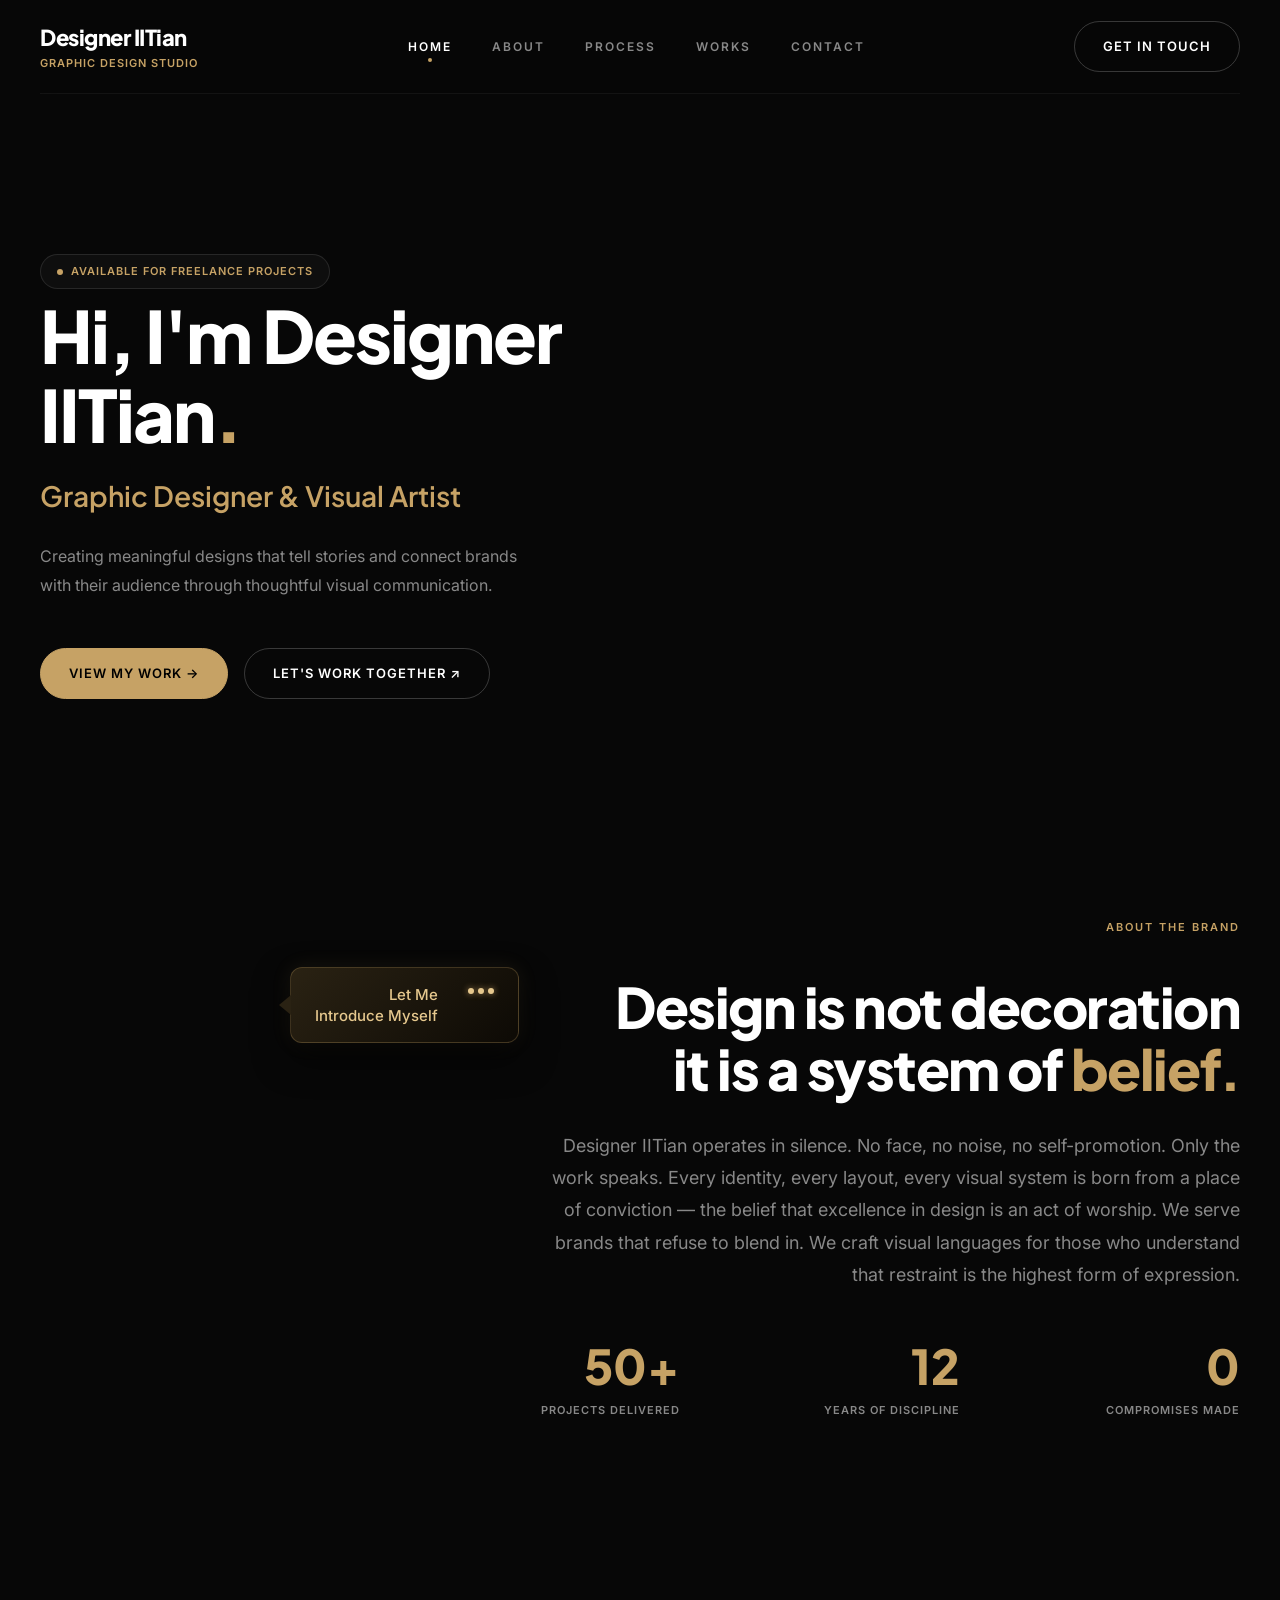
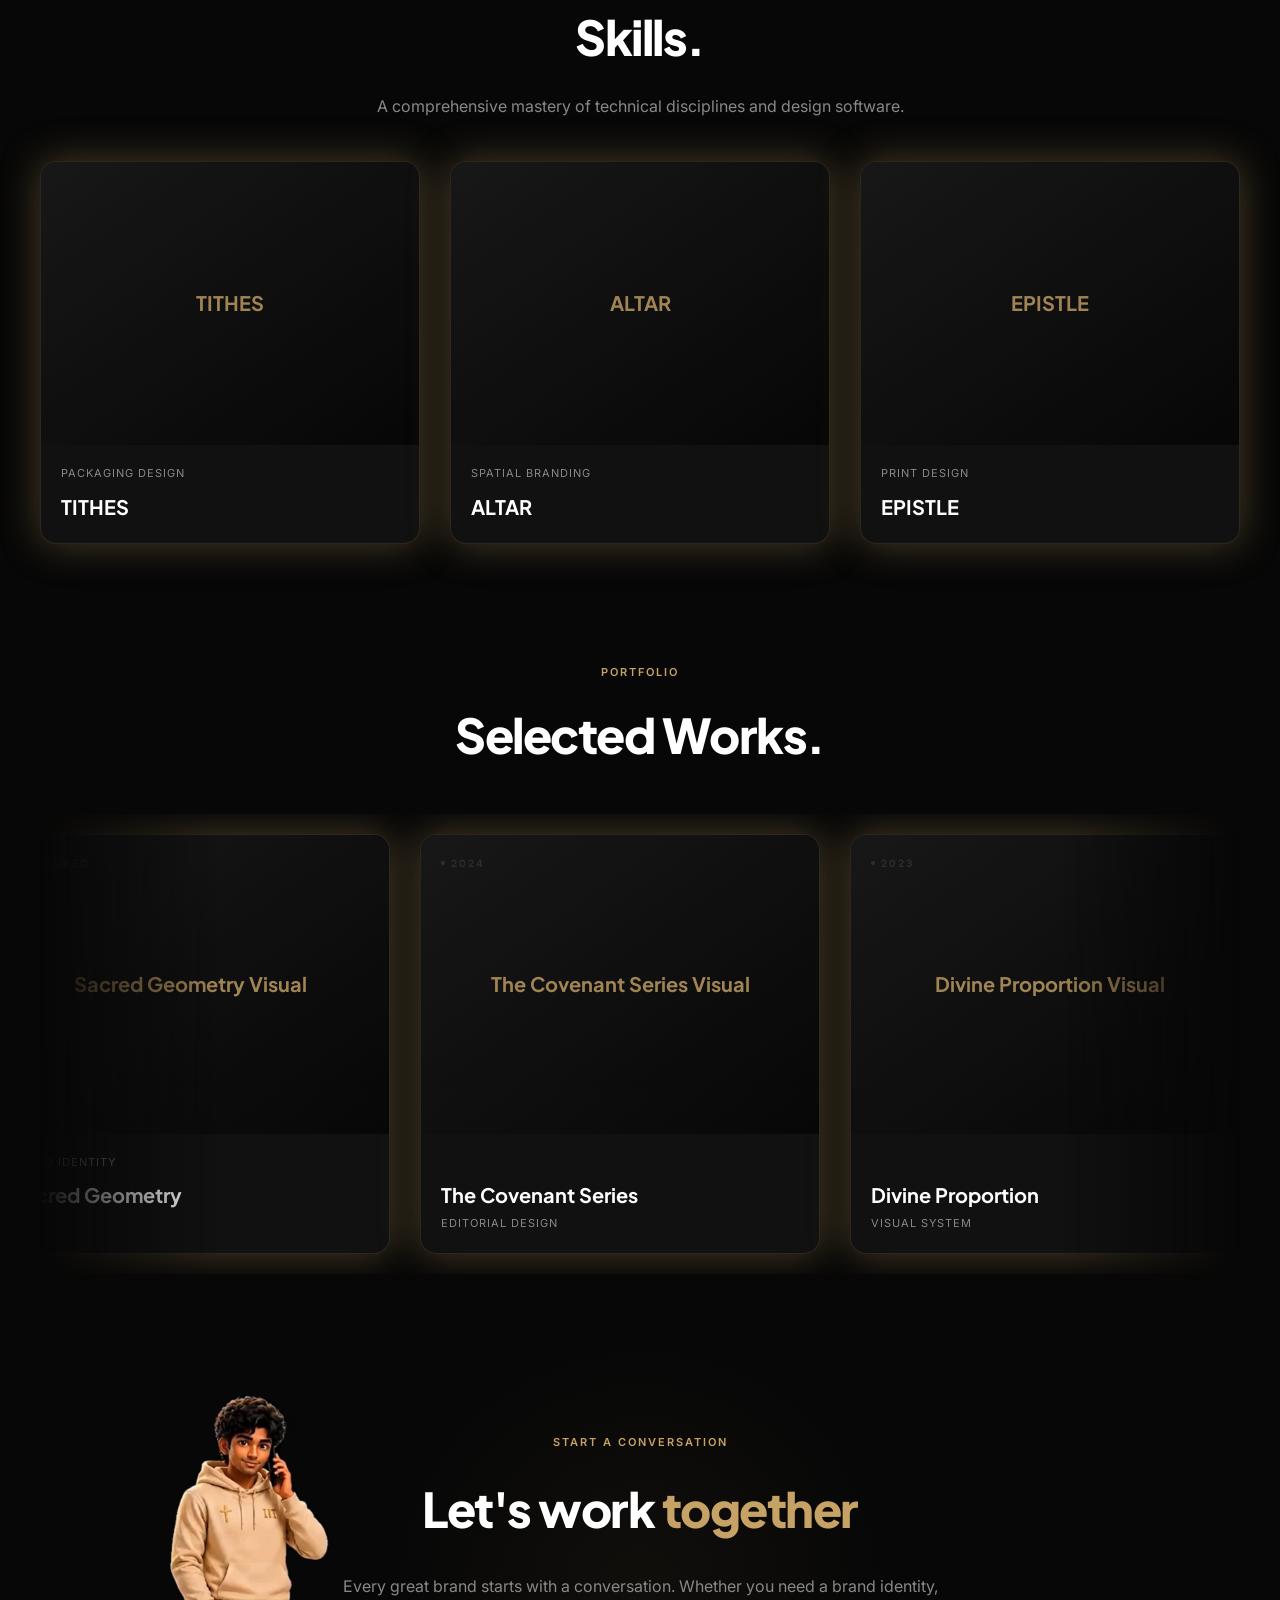
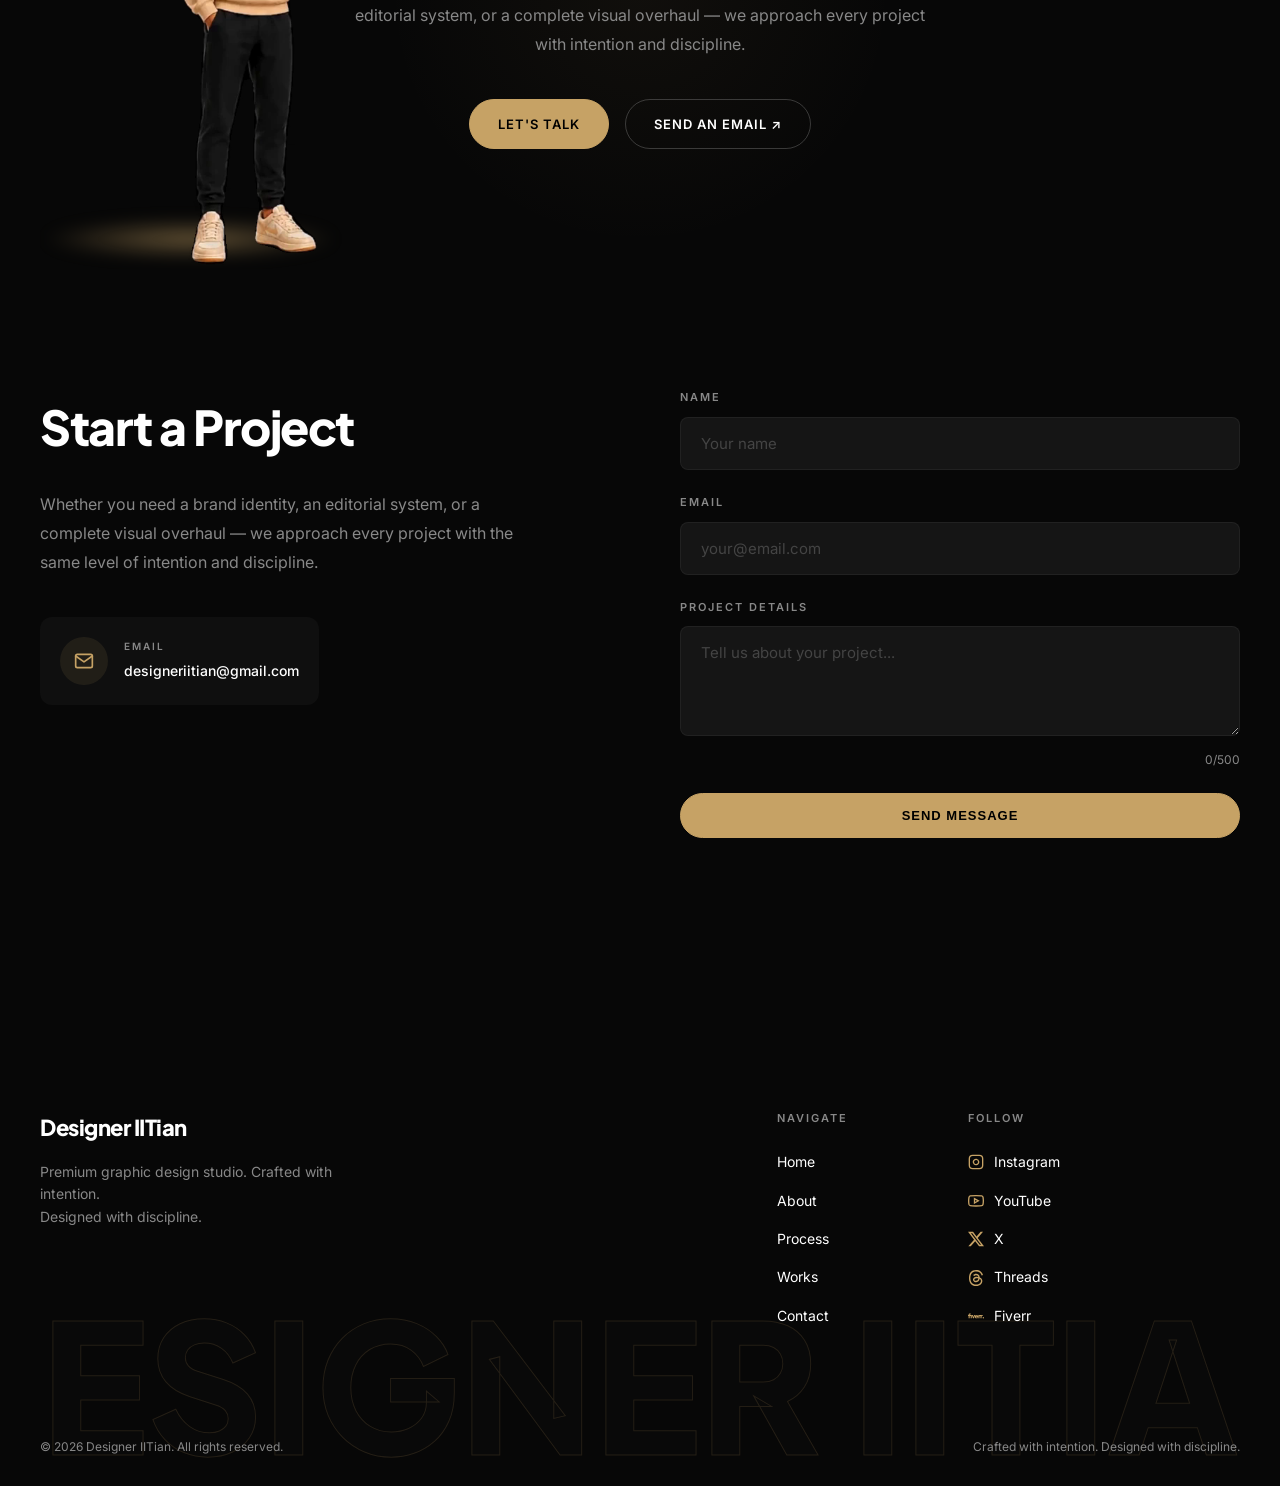
==== index.html @ aa411621 "Initial commit of Designer IITian portfolio" ====
<!DOCTYPE html>
<html lang="en">

<head>
    <meta charset="UTF-8">
    <meta name="viewport" content="width=device-width, initial-scale=1.0">
    <title>Designer IITian | Graphic Design Studio</title>
    <link rel="stylesheet" href="style.css">
</head>

<body>
    <div class="container">
        <!-- Navigation -->
        <nav class="navbar">
            <div class="logo-col">
                <span class="logo">Designer IITian</span>
                <span class="logo-sub">Graphic Design Studio</span>
            </div>
            <div class="nav-links">
                <a href="#home" class="nav-link">HOME</a>
                <a href="#about" class="nav-link active">ABOUT</a>
                <a href="#skills" class="nav-link">PROCESS</a>
                <a href="#works" class="nav-link">WORKS</a>
                <a href="#cta" class="nav-link">CONTACT</a>
            </div>
            <a href="#contact" class="btn btn-outline">GET IN TOUCH</a>
        </nav>

        <!-- Hero Section -->
        <section id="home" class="hero">
            <div class="hero-content">
                <div class="status-badge btn-pulse">
                    <span class="status-dot"></span>
                    AVAILABLE FOR FREELANCE PROJECTS
                </div>
                <h1 class="hero-title">Hi, I'm Designer<br>IITian<span class="dot">.</span></h1>
                <h2 class="hero-subtitle">Graphic Designer & Visual Artist</h2>
                <p class="hero-description">
                    Creating meaningful designs that tell stories and connect brands with their audience through
                    thoughtful visual communication.
                </p>
                <div class="hero-actions">
                    <a href="#works" class="btn btn-gold">View My Work &rarr;</a>
                    <a href="#contact" class="btn btn-outline btn-pulse-float">Let's Work Together &nearr;</a>
                </div>
            </div>
            <div class="hero-visuals">
                <video src="vids/001.mp4" autoplay loop muted playsinline class="hero-profile-vid"></video>
            </div>
        </section>

        <!-- Belief Section (Screenshot 2) -->
        <section id="about" class="belief-section">
            <video src="vids/0002.mp4" autoplay loop muted playsinline class="about-vid"></video>
            <div class="intro-popup">
                <span>Let Me<br>Introduce Myself</span>
                <div class="dots"><span></span><span></span><span></span></div>
            </div>
            <div class="section-label">ABOUT THE BRAND</div>
            <h2 class="belief-title">Design is not decoration<br>it is a system of <span
                    class="highlight">belief.</span></h2>
            <p class="belief-text">
                Designer IITian operates in silence. No face, no noise, no self-promotion. Only the work speaks. Every
                identity, every layout, every visual system is born from a place of conviction &mdash; the belief that
                excellence in design is an act of worship. We serve brands that refuse to blend in. We craft visual
                languages for those who understand that restraint is the highest form of expression.
            </p>
            <div class="stats-grid">
                <div class="stat-item">
                    <div class="stat-number">50+</div>
                    <div class="stat-label">PROJECTS DELIVERED</div>
                </div>
                <div class="stat-item">
                    <div class="stat-number">12</div>
                    <div class="stat-label">YEARS OF DISCIPLINE</div>
                </div>
                <div class="stat-item">
                    <div class="stat-number">0</div>
                    <div class="stat-label">COMPROMISES MADE</div>
                </div>
            </div>
        </section>

        <!-- Skills Section -->
        <section id="skills" class="works-section" style="padding-top: 20px;">
            <div style="text-align: center; margin-bottom: 40px;">
                <h2 class="contact-heading" style="margin-bottom: 16px;">Skills.</h2>
                <p class="contact-text" style="margin-bottom: 0; max-width: none;">A comprehensive mastery of technical disciplines and design software.</p>
            </div>
            <div class="works-grid">
                <!-- Project 4 (From Visual Language section) -->
                <a href="work-detail.html" class="work-card">
                    <div class="work-img-wrapper">
                        <div class="placeholder-img" style="height: 100%;">
                            <!-- Image of black box with gold text TITHES -->
                            TITHES
                        </div>
                    </div>
                    <div class="work-info">
                        <div class="work-category">PACKAGING DESIGN</div>
                        <h3 class="work-title">TITHES</h3>
                    </div>
                </a>

                <!-- Project 5 -->
                <a href="work-detail.html" class="work-card">
                    <div class="work-img-wrapper">
                        <div class="placeholder-img" style="height: 100%;">
                            <!-- Image of dark architectural hallway -->
                            ALTAR
                        </div>
                    </div>
                    <div class="work-info">
                        <div class="work-category">SPATIAL BRANDING</div>
                        <h3 class="work-title">ALTAR</h3>
                    </div>
                </a>

                <!-- Project 6 -->
                <a href="work-detail.html" class="work-card">
                    <div class="work-img-wrapper">
                        <div class="placeholder-img" style="height: 100%;">
                            <!-- Image of black invitation card EPISTLE -->
                            EPISTLE
                        </div>
                    </div>
                    <div class="work-info">
                        <div class="work-category">PRINT DESIGN</div>
                        <h3 class="work-title">EPISTLE</h3>
                    </div>
                </a>
            </div>
        </section>

        <!-- Works Section -->
        <section id="works" class="works-section" style="padding-bottom: 40px;">
            <div style="text-align: center; margin-bottom: 40px;">
                <div class="section-label" style="margin-bottom: 16px;">PORTFOLIO</div>
                <h2 class="contact-heading" style="margin-bottom: 0;">Selected Works.</h2>
            </div>
            <div class="marquee-container">
                <div class="marquee-track">
                    <!-- Project 1 -->
                    <a href="work-epistle.html" class="work-card">
                        <div class="work-img-wrapper">
                            <div class="work-tag">FEATURED</div>
                            <div class="placeholder-img" style="height: 100%;">Sacred Geometry Visual</div>
                        </div>
                        <div class="work-info">
                            <div class="work-category">BRAND IDENTITY</div>
                            <h3 class="work-title">Sacred Geometry</h3>
                            <div class="work-category" style="margin-top: 4px; margin-bottom: 0;">2024</div>
                        </div>
                    </a>
                    <!-- Project 2 -->
                    <a href="work-sacred-geometry.html" class="work-card">
                        <div class="work-img-wrapper">
                            <div class="work-tag year">2024</div>
                            <div class="placeholder-img" style="height: 100%;">The Covenant Series Visual</div>
                        </div>
                        <div class="work-info">
                            <h3 class="work-title">The Covenant Series</h3>
                            <div class="work-category" style="margin-top: 4px; margin-bottom: 0;">Editorial Design</div>
                        </div>
                    </a>
                    <!-- Project 3 -->
                    <a href="work-covenant.html" class="work-card">
                        <div class="work-img-wrapper">
                            <div class="work-tag year">2023</div>
                            <div class="placeholder-img" style="height: 100%;">Divine Proportion Visual</div>
                        </div>
                        <div class="work-info">
                            <h3 class="work-title">Divine Proportion</h3>
                            <div class="work-category" style="margin-top: 4px; margin-bottom: 0;">Visual System</div>
                        </div>
                    </a>
                    <!-- Project 4 (New) -->
                    <a href="work-divine.html" class="work-card">
                        <div class="work-img-wrapper">
                            <div class="work-tag year">2023</div>
                            <div class="placeholder-img" style="height: 100%;">Aura Branding</div>
                        </div>
                        <div class="work-info">
                            <h3 class="work-title">Aura</h3>
                            <div class="work-category" style="margin-top: 4px; margin-bottom: 0;">Brand Strategy</div>
                        </div>
                    </a>
                    <!-- Project 5 (New) -->
                    <a href="work-aura.html" class="work-card">
                        <div class="work-img-wrapper">
                            <div class="work-tag year">2022</div>
                            <div class="placeholder-img" style="height: 100%;">Lumina Editorial</div>
                        </div>
                        <div class="work-info">
                            <h3 class="work-title">Lumina</h3>
                            <div class="work-category" style="margin-top: 4px; margin-bottom: 0;">Print Layout</div>
                        </div>
                    </a>
                    <!-- Project 6 (New) -->
                    <a href="work-lumina.html" class="work-card">
                        <div class="work-img-wrapper">
                            <div class="work-tag">FEATURED</div>
                            <div class="placeholder-img" style="height: 100%;">Nexus System</div>
                        </div>
                        <div class="work-info">
                            <h3 class="work-title">Nexus</h3>
                            <div class="work-category" style="margin-top: 4px; margin-bottom: 0;">Digital Identity</div>
                        </div>
                    </a>

                    <!-- Duplicate for infinite scroll -->
                    <!-- Project 1 -->
                    <a href="work-nexus.html" class="work-card">
                        <div class="work-img-wrapper">
                            <div class="work-tag">FEATURED</div>
                            <div class="placeholder-img" style="height: 100%;">Sacred Geometry Visual</div>
                        </div>
                        <div class="work-info">
                            <div class="work-category">BRAND IDENTITY</div>
                            <h3 class="work-title">Sacred Geometry</h3>
                            <div class="work-category" style="margin-top: 4px; margin-bottom: 0;">2024</div>
                        </div>
                    </a>
                    <!-- Project 2 -->
                    <a href="work-detail.html" class="work-card">
                        <div class="work-img-wrapper">
                            <div class="work-tag year">2024</div>
                            <div class="placeholder-img" style="height: 100%;">The Covenant Series Visual</div>
                        </div>
                        <div class="work-info">
                            <h3 class="work-title">The Covenant Series</h3>
                            <div class="work-category" style="margin-top: 4px; margin-bottom: 0;">Editorial Design</div>
                        </div>
                    </a>
                    <!-- Project 3 -->
                    <a href="work-detail.html" class="work-card">
                        <div class="work-img-wrapper">
                            <div class="work-tag year">2023</div>
                            <div class="placeholder-img" style="height: 100%;">Divine Proportion Visual</div>
                        </div>
                        <div class="work-info">
                            <h3 class="work-title">Divine Proportion</h3>
                            <div class="work-category" style="margin-top: 4px; margin-bottom: 0;">Visual System</div>
                        </div>
                    </a>
                    <!-- Project 4 -->
                    <a href="work-detail.html" class="work-card">
                        <div class="work-img-wrapper">
                            <div class="work-tag year">2023</div>
                            <div class="placeholder-img" style="height: 100%;">Aura Branding</div>
                        </div>
                        <div class="work-info">
                            <h3 class="work-title">Aura</h3>
                            <div class="work-category" style="margin-top: 4px; margin-bottom: 0;">Brand Strategy</div>
                        </div>
                    </a>
                    <!-- Project 5 -->
                    <a href="work-detail.html" class="work-card">
                        <div class="work-img-wrapper">
                            <div class="work-tag year">2022</div>
                            <div class="placeholder-img" style="height: 100%;">Lumina Editorial</div>
                        </div>
                        <div class="work-info">
                            <h3 class="work-title">Lumina</h3>
                            <div class="work-category" style="margin-top: 4px; margin-bottom: 0;">Print Layout</div>
                        </div>
                    </a>
                    <!-- Project 6 -->
                    <a href="work-detail.html" class="work-card">
                        <div class="work-img-wrapper">
                            <div class="work-tag">FEATURED</div>
                            <div class="placeholder-img" style="height: 100%;">Nexus System</div>
                        </div>
                        <div class="work-info">
                            <h3 class="work-title">Nexus</h3>
                            <div class="work-category" style="margin-top: 4px; margin-bottom: 0;">Digital Identity</div>
                        </div>
                    </a>
                </div>
            </div>
        </section>

        <!-- Let's Work Together CTA Section -->
        <section id="cta" class="cta-section">
            <div class="cta-content">
                <div class="cta-inner"
                    style="display: flex; align-items: center; justify-content: center; position: relative;">
                    <video src="vids/003.webm" autoplay loop muted playsinline class="cta-vid"></video>
                    <div class="floor-shadow"></div>
                    <div class="cta-text-block">
                        <div class="section-label" style="margin-bottom: 20px;">START A CONVERSATION</div>
                        <h2 class="contact-heading">Let's work <span class="highlight"
                                style="color: var(--accent-gold);">together</span></h2>
                        <p class="contact-text" style="max-width: 600px; margin: 0 auto 40px;">
                            Every great brand starts with a conversation. Whether you need a brand identity, editorial
                            system, or a complete visual overhaul &mdash; we approach every project with intention and
                            discipline.
                        </p>
                        <div class="contact-actions" style="display: flex; gap: 16px; justify-content: center;">
                            <a href="#contact" class="btn btn-gold">Let's Talk</a>
                            <a href="mailto:designeriitian@gmail.com" class="btn btn-outline">Send an Email
                                &nearr;</a>
                        </div>
                    </div>
                </div>
            </div>
        </section>

        <!-- Contact Form Section -->
        <section id="contact" class="contact-section-detailed">
            <div class="contact-left">
                <h2 class="contact-heading">Start a Project</h2>
                <p class="contact-text">
                    Whether you need a brand identity, an editorial system, or a complete visual overhaul &mdash; we
                    approach every project with the same level of intention and discipline.
                </p>
                <div class="contact-info">
                    <div class="contact-icon">
                        <svg width="20" height="20" viewBox="0 0 24 24" fill="none" stroke="currentColor"
                            stroke-width="2" stroke-linecap="round" stroke-linejoin="round">
                            <path d="M4 4h16c1.1 0 2 .9 2 2v12c0 1.1-.9 2-2 2H4c-1.1 0-2-.9-2-2V6c0-1.1.9-2 2-2z">
                            </path>
                            <polyline points="22,6 12,13 2,6"></polyline>
                        </svg>
                    </div>
                    <div>
                        <div class="contact-label">EMAIL</div>
                        <a href="mailto:designeriitian@gmail.com"
                            class="contact-email">designeriitian@gmail.com</a>
                    </div>
                </div>
                <video src="vids/004.mp4" autoplay loop muted playsinline class="contact-vid"></video>
            </div>

            <div class="contact-right">
                <form action="https://api.web3forms.com/submit" method="POST" class="contact-form" id="contactForm">
                    <input type="hidden" name="access_key" value="4b21c912-cad3-4c1c-b55c-b28fbc876f50">
                    <input type="checkbox" name="botcheck" class="hidden" style="display: none;">

                    <div class="form-group">
                        <label for="name">NAME</label>
                        <input type="text" name="name" id="name" placeholder="Your name" required>
                    </div>
                    <div class="form-group">
                        <label for="email">EMAIL</label>
                        <input type="email" name="email" id="email" placeholder="your@email.com" required>
                    </div>
                    <div class="form-group">
                        <label for="message">PROJECT DETAILS</label>
                        <textarea name="message" id="message" rows="4" placeholder="Tell us about your project..." maxlength="500"
                            required></textarea>
                        <div class="char-count"><span id="current-char">0</span>/500</div>
                    </div>
                    <button type="submit" class="btn btn-gold" id="submitBtn">Send Message</button>
                    <div id="formResult" style="display: none; margin-top: 15px; font-size: 14px; color: var(--accent-gold);"></div>
                </form>
            </div>
        </section>

        <!-- Footer -->
        <footer class="footer">
            <div class="footer-top">
                <div class="footer-brand">
                    <div class="logo">Designer IITian</div>
                    <p class="footer-desc">Premium graphic design studio. Crafted with intention.<br>Designed with
                        discipline.</p>
                </div>

                <div class="footer-links">
                    <div class="footer-col">
                        <h4 class="footer-heading">NAVIGATE</h4>
                        <a href="#home" class="footer-link">Home</a>
                        <a href="#about" class="footer-link">About</a>
                        <a href="#skills" class="footer-link">Process</a>
                        <a href="#works" class="footer-link">Works</a>
                        <a href="#cta" class="footer-link">Contact</a>
                    </div>

                    <div class="footer-col">
                        <h4 class="footer-heading">FOLLOW</h4>
                        <a href="https://www.instagram.com/designer.iitian" target="_blank" rel="noopener noreferrer" class="footer-link"><svg width="16" height="16" viewBox="0 0 24 24" fill="none"
                                stroke="currentColor" stroke-width="2">
                                <rect x="2" y="2" width="20" height="20" rx="5" ry="5"></rect>
                                <path d="M16 11.37A4 4 0 1 1 12.63 8 4 4 0 0 1 16 11.37z"></path>
                                <line x1="17.5" y1="6.5" x2="17.51" y2="6.5"></line>
                            </svg> Instagram</a>
                        <a href="https://www.youtube.com/@designer.iitian" target="_blank" rel="noopener noreferrer" class="footer-link"><svg width="16" height="16" viewBox="0 0 24 24" fill="none"
                                stroke="currentColor" stroke-width="2">
                                <path
                                    d="M22.54 6.42a2.78 2.78 0 0 0-1.94-2C18.88 4 12 4 12 4s-6.88 0-8.6.46a2.78 2.78 0 0 0-1.94 2A29 29 0 0 0 1 11.75a29 29 0 0 0 .46 5.33A2.78 2.78 0 0 0 3.4 19c1.72.46 8.6.46 8.6.46s6.88 0 8.6-.46a2.78 2.78 0 0 0 1.94-2 29 29 0 0 0 .46-5.25 29 29 0 0 0-.46-5.33z">
                                </path>
                                <polygon points="9.75 15.02 15.5 11.75 9.75 8.48 9.75 15.02"></polygon>
                            </svg> YouTube</a>
                        <a href="https://x.com/designer_iitian" target="_blank" rel="noopener noreferrer" class="footer-link">
                            <!-- X Logo Icon -->
                            <svg width="16" height="16" viewBox="0 0 24 24" fill="currentColor">
                                <path
                                    d="M18.901 1.153h3.68l-8.04 9.19L24 22.846h-7.406l-5.8-7.584-6.638 7.584H.474l8.6-9.83L0 1.154h7.594l5.243 6.932ZM17.61 20.644h2.039L6.486 3.24H4.298Z">
                                </path>
                            </svg> X
                        </a>
                        <a href="https://www.threads.com/@designer.iitian" target="_blank" rel="noopener noreferrer" class="footer-link"><svg width="16" height="16" viewBox="0 0 24 24"
                                fill="currentColor">
                                <path
                                    d="M12.186 24h-.007c-3.581-.024-6.334-1.205-8.184-3.509C2.35 18.44 1.5 15.586 1.472 12.01v-.017c.03-3.579.879-6.43 2.525-8.482C5.845 1.205 8.6.024 12.18 0h.014c2.746.02 5.043.725 6.826 2.098 1.677 1.29 2.858 3.13 3.509 5.467l-2.04.569c-1.104-3.96-3.898-5.984-8.304-6.015-2.91.022-5.11.936-6.54 2.717C4.307 6.504 3.616 8.914 3.589 12c.027 3.086.718 5.496 2.057 7.164 1.43 1.783 3.631 2.698 6.54 2.717 2.623-.02 4.358-.631 5.8-2.045 1.647-1.613 1.618-3.593 1.09-4.798-.31-.71-.873-1.3-1.634-1.75-.192 1.352-.622 2.446-1.284 3.272-.886 1.102-2.14 1.704-3.73 1.79-1.202.065-2.361-.218-3.259-.801-1.063-.689-1.685-1.74-1.752-2.964-.065-1.19.408-2.285 1.33-3.082.88-.76 2.119-1.207 3.583-1.291a13.853 13.853 0 0 1 3.02.142c-.126-.742-.375-1.332-.75-1.757-.513-.586-1.308-.883-2.359-.89h-.029c-.844 0-1.992.232-2.721 1.32L7.734 7.847c.98-1.454 2.568-2.256 4.478-2.256h.044c3.194.02 5.097 1.975 5.287 5.388.108.046.216.094.321.142 1.49.7 2.58 1.761 3.154 3.07.797 1.82.871 4.79-1.548 7.158-1.85 1.81-4.094 2.628-7.277 2.65Zm1.003-11.69c-.242 0-.487.007-.739.021-1.836.103-2.98.946-2.916 2.143.067 1.256 1.452 1.839 2.784 1.767 1.224-.065 2.818-.543 3.086-3.71a10.5 10.5 0 0 0-2.215-.221z" />
                            </svg> Threads</a>
                        <a href="#" class="footer-link"><svg width="16" height="16" viewBox="0 0 24 24"
                                fill="currentColor">
                                <path
                                    d="M23.004 15.588a.995.995 0 1 0 .002-1.99.995.995 0 0 0-.002 1.99zm-.996-3.705h-.85c-.546 0-.84.41-.84 1.092v2.466h-1.61v-3.558h-.684c-.547 0-.84.41-.84 1.092v2.466h-1.61v-4.874h1.61v.74c.264-.574.626-.74 1.163-.74h1.972v.74c.264-.574.625-.74 1.162-.74h.527v1.316zm-6.786 1.501h-3.359c.088.546.43.858 1.006.858.43 0 .732-.175.83-.487l1.425.4c-.351.848-1.22 1.364-2.255 1.364-1.748 0-2.549-1.355-2.549-2.515 0-1.14.703-2.505 2.45-2.505 1.856 0 2.471 1.384 2.471 2.408 0 .224-.01.37-.02.477zm-1.562-.945c-.04-.42-.342-.81-.889-.81-.508 0-.81.225-.908.81h1.797zM7.508 15.44h1.416l1.767-4.874h-1.62l-.86 2.837-.878-2.837H5.72l1.787 4.874zm-6.6 0H2.51v-3.558h1.524v3.558h1.591v-4.874H2.51v-.302c0-.332.235-.536.606-.536h.918V8.412H2.85c-1.162 0-1.943.712-1.943 1.755v.4H0v1.316h.908v3.558z" />
                            </svg> Fiverr</a>
                    </div>
                </div>
            </div>

            <div class="footer-bottom">
                <div class="footer-copyright">&copy; 2026 Designer IITian. All rights reserved.</div>
                <div class="footer-slogan">Crafted with intention. Designed with discipline.</div>
            </div>

            <div class="footer-watermark">DESIGNER IITIAN</div>
        </footer>
    </div>

    <a href="#" class="scroll-top-btn">&uarr;</a>

    <!-- Custom Cursor -->
    <div class="custom-cursor">View</div>

    <script src="script.js?v=2"></script>
</body>

</html>
---- style.css ----
@import url('https://fonts.googleapis.com/css2?family=Plus+Jakarta+Sans:wght@400;500;600;700;800&family=Inter:wght@400;500&display=swap');

:root {
    --bg-dark: #070707;
    --bg-card: #111111;
    --text-primary: #FFFFFF;
    --text-secondary: #888888;
    --accent-gold: #C6A265;
    --accent-gold-dark: #A68245;
    --border-dark: rgba(255, 255, 255, 0.05);
    
    --font-heading: 'Plus Jakarta Sans', sans-serif;
    --font-body: 'Inter', sans-serif;
}

* {
    margin: 0;
    padding: 0;
    box-sizing: border-box;
}

html {
    scroll-behavior: smooth;
}

body {
    font-family: var(--font-body);
    background-color: var(--bg-dark);
    color: var(--text-primary);
    line-height: 1.6;
    overflow-x: hidden;
}

section {
    scroll-margin-top: 100px;
}

/* Base Layout Container */
.container {
    max-width: 1400px;
    margin: 0 auto;
    padding: 0 40px;
}

/* Top Navigation */
.navbar {
    display: flex;
    justify-content: space-between;
    align-items: center;
    padding: 20px 0;
    border-bottom: 1px solid var(--border-dark);
    position: sticky;
    top: 0;
    z-index: 1000;
    background: rgba(7, 7, 7, 0.65); /* matches --bg-dark with transparency */
    backdrop-filter: blur(12px);
    -webkit-backdrop-filter: blur(12px);
}

.logo-col {
    display: flex;
    flex-direction: column;
}

.logo {
    font-family: var(--font-heading);
    font-size: 22px;
    font-weight: 800;
    letter-spacing: -0.5px;
}

.logo-sub {
    font-size: 11px;
    color: var(--accent-gold);
    text-transform: uppercase;
    letter-spacing: 1px;
    font-weight: 600;
}

.nav-links {
    display: flex;
    gap: 40px;
}

.nav-link {
    text-decoration: none;
    color: var(--text-secondary);
    font-size: 12px;
    font-weight: 600;
    letter-spacing: 2px;
    text-transform: uppercase;
    transition: color 0.3s ease;
}

.nav-link:hover {
    color: var(--text-primary);
}

.nav-link.active {
    color: var(--text-primary);
    position: relative;
}

.nav-link.active::after {
    content: '';
    position: absolute;
    bottom: -6px;
    left: 50%;
    transform: translateX(-50%);
    width: 4px;
    height: 4px;
    border-radius: 50%;
    background-color: var(--accent-gold);
}

.btn {
    display: inline-flex;
    align-items: center;
    justify-content: center;
    padding: 14px 28px;
    border-radius: 100px;
    font-size: 13px;
    font-weight: 600;
    text-decoration: none;
    text-transform: uppercase;
    letter-spacing: 1px;
    transition: all 0.3s ease;
    cursor: pointer;
}

.btn-outline {
    background: transparent;
    color: var(--text-primary);
    border: 1px solid rgba(255, 255, 255, 0.2);
}

.btn-outline:hover {
    background: rgba(255, 255, 255, 0.05);
    border-color: rgba(255, 255, 255, 0.4);
}

.btn-gold {
    background: var(--accent-gold);
    color: #000000;
    border: 1px solid var(--accent-gold);
}

.btn-gold:hover {
    background: var(--accent-gold-dark);
}

/* Hero Section */
.hero {
    display: flex;
    align-items: center;
    justify-content: space-between;
    min-height: 85vh;
    padding: 60px 0;
    position: relative;
}

.hero-content {
    max-width: 650px;
    z-index: 2;
}

.status-badge {
    display: inline-flex;
    align-items: center;
    gap: 8px;
    padding: 8px 16px;
    background: rgba(255, 255, 255, 0.03);
    border: 1px solid rgba(255, 255, 255, 0.1);
    border-radius: 100px;
    font-size: 11px;
    font-weight: 600;
    letter-spacing: 1px;
    text-transform: uppercase;
    color: var(--accent-gold);
    margin-bottom: 6px;
}

.status-dot {
    width: 6px;
    height: 6px;
    background-color: var(--accent-gold);
    border-radius: 50%;
}

.hero-title {
    font-family: var(--font-heading);
    font-size: 72px;
    font-weight: 800;
    line-height: 1.1;
    letter-spacing: -2px;
    margin-bottom: 20px;
}

.hero-title .dot {
    color: var(--accent-gold);
}

.hero-subtitle {
    font-family: var(--font-heading);
    font-size: 28px;
    font-weight: 600;
    color: var(--accent-gold);
    margin-bottom: 24px;
}

.hero-description {
    font-size: 16px;
    color: var(--text-secondary);
    max-width: 500px;
    margin-bottom: 48px;
    line-height: 1.8;
}

.hero-actions {
    display: flex;
    gap: 16px;
    align-items: center;
}

.inline-btn-vid {
    height: 52px;
    width: 90px;
    border-radius: 26px;
    object-fit: cover;
    box-shadow: 0 4px 15px rgba(0, 0, 0, 0.3);
    border: 1px solid rgba(255, 255, 255, 0.1);
}

/* Floating Images in Hero */
.hero-visuals {
    position: absolute;
    right: 0;
    top: 50%;
    transform: translateY(-50%);
    z-index: 1;
    width: 50%;
    height: 100%;
    display: flex;
    align-items: flex-end;
    justify-content: flex-end;
}

.hero-profile-vid {
    height: 90vh;
    max-height: 850px;
    object-fit: contain;
    position: absolute;
    right: -10px;
    top: 0%;
    z-index: 0;
    -webkit-mask-image: linear-gradient(to right, transparent, black 15%, black 85%, transparent), linear-gradient(to bottom, transparent, black 15%, black 85%, transparent);
    -webkit-mask-composite: source-in;
    mask-image: linear-gradient(to right, transparent, black 15%, black 85%, transparent), linear-gradient(to bottom, transparent, black 15%, black 85%, transparent);
    mask-composite: intersect;
    mix-blend-mode: screen;
}

@keyframes float-hero-img {
    0% { transform: translateY(0px); }
    50% { transform: translateY(-15px); }
    100% { transform: translateY(0px); }
}

.floating-card {
    border-radius: 16px;
    overflow: hidden;
    box-shadow: 0 30px 60px rgba(0, 0, 0, 0.5);
    background: var(--bg-card);
    border: 1px solid rgba(255, 255, 255, 0.05);
    display: flex;
    flex-direction: column;
    position: absolute;
}

.floating-card img {
    width: 100%;
    height: auto;
    display: block;
}

.fc-1 {
    width: 220px;
    left: 20px;
    top: 5%;
    transform: rotate(-12deg);
    z-index: 3;
}

.fc-2 {
    width: 260px;
    left: 100px;
    top: 20%;
    transform: rotate(5deg);
    z-index: 2;
}

.fc-3 {
    width: 240px;
    left: 250px;
    top: 10%;
    transform: rotate(18deg);
    z-index: 1;
}

/* Section: Belief / About */
.belief-section {
    padding: 60px 0 100px 0;
    display: flex;
    flex-direction: column;
    align-items: flex-end;
    text-align: right;
    position: relative;
}

.about-vid {
    position: absolute;
    left: -50px;
    top: 50%;
    transform: translateY(-50%);
    width: 800px;
    height: 120%;
    object-fit: contain;
    z-index: 0;
    -webkit-mask-image: linear-gradient(to right, transparent, black 15%, black 85%, transparent), linear-gradient(to bottom, transparent, black 15%, black 85%, transparent);
    -webkit-mask-composite: source-in;
    mask-image: linear-gradient(to right, transparent, black 15%, black 85%, transparent), linear-gradient(to bottom, transparent, black 15%, black 85%, transparent);
    mask-composite: intersect;
    mix-blend-mode: screen;
}

.intro-popup {
    position: absolute;
    left: 250px;
    top: 15%;
    background: linear-gradient(135deg, #2a2213 0%, #0d0a05 100%);
    border: 1px solid rgba(198, 162, 101, 0.25);
    border-radius: 12px;
    padding: 16px 24px;
    color: #e6c88e;
    font-family: var(--font-primary);
    font-size: 15px;
    font-weight: 500;
    line-height: 1.4;
    box-shadow: 0 15px 35px rgba(0, 0, 0, 0.6), 0 0 20px rgba(198, 162, 101, 0.1);
    z-index: 5;
    display: flex;
    align-items: flex-start;
    gap: 30px;
    animation: float-hero-img 6s ease-in-out infinite;
}

.intro-popup::before {
    content: '';
    position: absolute;
    left: -12px;
    top: 50%;
    transform: translateY(-50%);
    border-top: 10px solid transparent;
    border-bottom: 10px solid transparent;
    border-right: 12px solid #2a2213;
}

.intro-popup .dots {
    display: flex;
    gap: 4px;
    padding-top: 4px;
}

.intro-popup .dots span {
    width: 6px;
    height: 6px;
    background: #e6c88e;
    border-radius: 50%;
    box-shadow: 0 0 6px rgba(198, 162, 101, 0.8);
}

.section-label {
    font-size: 11px;
    color: var(--accent-gold);
    text-transform: uppercase;
    letter-spacing: 2px;
    font-weight: 600;
    margin-bottom: 40px;
}

.belief-title {
    font-family: var(--font-heading);
    font-size: 56px;
    font-weight: 800;
    line-height: 1.1;
    letter-spacing: -1.5px;
    margin: 0 0 30px auto;
    max-width: 800px;
}

.belief-title .highlight {
    color: var(--accent-gold);
}

.belief-text {
    font-size: 18px;
    color: var(--text-secondary);
    line-height: 1.8;
    max-width: 700px;
    margin: 0 0 50px auto;
}

.stats-grid {
    display: grid;
    grid-template-columns: repeat(3, 1fr);
    gap: 40px;
    margin: 0 0 60px auto;
    max-width: 800px;
    width: 100%;
    text-align: right;
}

.stat-number {
    font-family: var(--font-heading);
    font-size: 48px;
    font-weight: 800;
    color: var(--accent-gold);
    line-height: 1;
    margin-bottom: 12px;
}

.stat-label {
    font-size: 11px;
    color: var(--text-secondary);
    text-transform: uppercase;
    letter-spacing: 1px;
    font-weight: 600;
}

.belief-actions {
    display: flex;
    gap: 16px;
}

/* Section: Works */
.works-section {
    padding: 60px 0;
}

.works-grid {
    display: grid;
    grid-template-columns: repeat(3, 1fr);
    gap: 30px;
}

/* Marquee / Infinite Scroll */
.marquee-container {
    width: 100%;
    overflow: hidden;
    padding: 20px 0;
    -webkit-mask-image: linear-gradient(to right, transparent, black 15%, black 85%, transparent);
    mask-image: linear-gradient(to right, transparent, black 15%, black 85%, transparent);
}

.marquee-track {
    display: flex;
    gap: 30px;
    width: max-content;
}

.work-card {
    background: var(--bg-card);
    border-radius: 16px;
    border: 1px solid rgba(198, 162, 101, 0.15); /* Slight golden border */
    overflow: hidden;
    transition: transform 0.4s ease, border-color 0.4s ease, box-shadow 0.4s ease;
    text-decoration: none;
    color: inherit;
    display: flex;
    flex-direction: column;
    box-shadow: 0 0 40px rgba(198, 162, 101, 0.35); /* Stronger golden glow */
}

.marquee-track .work-card {
    width: 400px;
    flex-shrink: 0;
}

.work-card:hover {
    transform: translateY(-10px);
    border-color: rgba(198, 162, 101, 0.4); /* Stronger gold tint border */
    box-shadow: 0 15px 60px rgba(198, 162, 101, 0.6); /* Stronger glow on hover */
}

.work-img-wrapper {
    position: relative;
    width: 100%;
    aspect-ratio: 4 / 3;
    overflow: hidden;
}

.work-img-wrapper img {
    width: 100%;
    height: 100%;
    object-fit: cover;
    transition: transform 0.6s ease;
}

.work-card:hover .work-img-wrapper img {
    transform: scale(1.05);
}

.work-tag {
    position: absolute;
    top: 20px;
    left: 20px;
    font-size: 10px;
    text-transform: uppercase;
    letter-spacing: 2px;
    font-weight: 600;
    color: var(--accent-gold);
    display: flex;
    align-items: center;
    gap: 6px;
}

.work-tag::before {
    content: '';
    width: 4px;
    height: 4px;
    background-color: var(--accent-gold);
    border-radius: 50%;
}

.work-tag.year {
    color: var(--text-secondary);
}

.work-tag.year::before {
    background-color: var(--text-secondary);
}

.work-info {
    padding: 20px;
    flex: 1;
    display: flex;
    flex-direction: column;
    justify-content: flex-end;
}

.work-category {
    font-size: 11px;
    color: var(--text-secondary);
    text-transform: uppercase;
    letter-spacing: 1px;
    margin-bottom: 8px;
}

.work-title {
    font-family: var(--font-heading);
    font-size: 20px;
    font-weight: 700;
}

/* Let's Work Together CTA Section */
.cta-section {
    padding: 0;
    position: relative;
    overflow: hidden;
    display: flex;
    flex-direction: column;
    align-items: stretch;
}

.cta-section::before {
    content: '';
    position: absolute;
    top: 50%;
    left: 50%;
    transform: translate(-50%, -50%);
    width: 600px;
    height: 600px;
    background: radial-gradient(circle, rgba(198, 162, 101, 0.05) 0%, rgba(0,0,0,0) 60%);
    pointer-events: none;
    z-index: 0;
}

.cta-content {
    position: relative;
    z-index: 1;
    max-width: 100%;
    width: 100%;
}

.cta-vid {
    position: absolute;
    left: -250px;
    bottom: -10px;
    width: 900px;
    height: 130%;
    object-fit: contain;
    object-position: bottom center;
    z-index: 1;
}

.floor-shadow {
    position: absolute;
    left: 0px;
    bottom: 10px;
    width: 300px;
    height: 40px;
    background: radial-gradient(ellipse at center, rgba(198, 162, 101, 0.5) 0%, rgba(198, 162, 101, 0) 70%);
    border-radius: 50%;
    z-index: 0;
    filter: blur(8px);
}

.cta-text-block {
    padding: 120px 40px;
    display: flex;
    flex-direction: column;
    justify-content: center;
    align-items: center;
    text-align: center;
    max-width: 800px;
    margin: 0 auto;
    position: relative;
    z-index: 2;
}



/* Contact Section (Detailed Form) */
.contact-section-detailed {
    padding: 120px 0;
    display: grid;
    grid-template-columns: 1fr 1fr;
    gap: 80px;
    align-items: start;
}

.contact-left {
    max-width: 500px;
    display: flex;
    flex-direction: column;
}

.contact-vid {
    width: 100%;
    max-width: 450px;
    margin-top: -20px;
    margin-left: 300px;
    border-radius: 12px;
    mix-blend-mode: screen;
    opacity: 0.9;
}

.contact-heading {
    font-family: var(--font-heading);
    font-size: 48px;
    font-weight: 800;
    letter-spacing: -1.5px;
    margin-bottom: 24px;
}

.contact-text {
    font-size: 16px;
    color: var(--text-secondary);
    line-height: 1.8;
    margin-bottom: 40px;
}

.contact-info {
    display: flex;
    align-items: center;
    gap: 16px;
    padding: 20px;
    background: rgba(255, 255, 255, 0.03);
    border-radius: 12px;
    width: fit-content;
}

.contact-icon {
    width: 48px;
    height: 48px;
    border-radius: 50%;
    background: rgba(198, 162, 101, 0.1);
    color: var(--accent-gold);
    display: flex;
    align-items: center;
    justify-content: center;
}

.contact-label {
    font-size: 10px;
    color: var(--text-secondary);
    text-transform: uppercase;
    letter-spacing: 2px;
    font-weight: 600;
    margin-bottom: 4px;
}

.contact-email {
    color: var(--text-primary);
    text-decoration: none;
    font-size: 14px;
    font-weight: 500;
}

.contact-form {
    display: flex;
    flex-direction: column;
    gap: 24px;
}

.form-group {
    display: flex;
    flex-direction: column;
    gap: 10px;
}

.form-group label {
    font-size: 11px;
    color: var(--text-secondary);
    text-transform: uppercase;
    letter-spacing: 2px;
    font-weight: 600;
}

.form-group input,
.form-group textarea {
    width: 100%;
    background: #151515;
    border: 1px solid var(--border-dark);
    border-radius: 8px;
    padding: 16px 20px;
    color: var(--text-primary);
    font-family: var(--font-body);
    font-size: 15px;
    outline: none;
    transition: border-color 0.3s;
}

.form-group input:focus,
.form-group textarea:focus {
    border-color: rgba(198, 162, 101, 0.5);
}

.form-group input::placeholder,
.form-group textarea::placeholder {
    color: #444;
}

.char-count {
    text-align: right;
    font-size: 12px;
    color: var(--text-secondary);
    margin-top: 4px;
}

/* Footer Section */
.footer {
    padding: 80px 0 0;
    position: relative;
    overflow: hidden;
}

.footer-top {
    display: flex;
    justify-content: space-between;
    margin-bottom: 80px;
    position: relative;
    z-index: 2;
}

.footer-brand {
    max-width: 300px;
}

.footer-desc {
    margin-top: 16px;
    color: var(--text-secondary);
    font-size: 14px;
    line-height: 1.6;
}

.footer-links {
    display: flex;
    gap: 120px;
    margin-right: 15%;
}

.footer-col {
    display: flex;
    flex-direction: column;
    gap: 16px;
}

.footer-heading {
    font-size: 11px;
    color: var(--text-secondary);
    text-transform: uppercase;
    letter-spacing: 2px;
    font-weight: 600;
    margin-bottom: 8px;
}

.footer-link {
    color: var(--text-primary);
    text-decoration: none;
    font-size: 14px;
    display: flex;
    align-items: center;
    gap: 10px;
    transition: color 0.3s;
}

.footer-link svg {
    color: var(--accent-gold);
}

.footer-link:hover {
    color: var(--accent-gold);
}

.footer-bottom {
    display: flex;
    justify-content: space-between;
    align-items: center;
    padding: 30px 0;
    color: var(--text-secondary);
    font-size: 12px;
    position: relative;
    z-index: 2;
}

.footer-watermark {
    position: absolute;
    bottom: -40px;
    left: 50%;
    transform: translateX(-50%);
    font-family: var(--font-heading);
    font-size: 180px;
    font-weight: 800;
    color: rgba(255, 255, 255, 0.01);
    -webkit-text-stroke: 1px rgba(198, 162, 101, 0.15); /* Light golden outline */
    white-space: nowrap;
    z-index: 1;
    pointer-events: none;
    user-select: none;
}

/* Back Arrow Button */
.back-arrow-btn {
    position: fixed;
    top: 100px;
    left: 40px;
    display: inline-flex;
    align-items: center;
    gap: 8px;
    color: var(--text-secondary);
    text-decoration: none;
    font-size: 12px;
    font-weight: 600;
    letter-spacing: 2px;
    text-transform: uppercase;
    transition: color 0.3s ease, transform 0.3s ease;
    z-index: 100;
}

.back-arrow-btn:hover {
    color: var(--accent-gold);
    transform: translateX(-5px);
}

/* Utility to generate placeholder backgrounds for images */
.placeholder-img {
    background: linear-gradient(145deg, #1a1a1a 0%, #050505 100%);
    display: flex;
    align-items: center;
    justify-content: center;
    color: var(--accent-gold);
    font-family: var(--font-heading);
    font-weight: 700;
    font-size: 20px;
    opacity: 0.8;
}

/* Scroll up button */
.scroll-top-btn {
    position: fixed;
    bottom: 40px;
    right: 40px;
    width: 50px;
    height: 50px;
    border-radius: 50%;
    background-color: var(--accent-gold);
    color: #000;
    display: flex;
    align-items: center;
    justify-content: center;
    text-decoration: none;
    font-weight: bold;
    font-size: 20px;
    z-index: 99;
    box-shadow: 0 4px 20px rgba(0,0,0,0.5);
    transition: transform 0.3s ease;
}

.scroll-top-btn:hover {
    transform: translateY(-5px);
}

/* Pulsating Gold Button */
.btn-pulse {
    animation: pulse-gold 2.5s infinite;
}

@keyframes pulse-gold {
    0% { 
        box-shadow: 0 0 0 0 rgba(198, 162, 101, 0.4); 
        border-color: rgba(198, 162, 101, 0.8); 
    }
    50% { 
        box-shadow: 0 0 0 10px rgba(198, 162, 101, 0); 
        border-color: rgba(198, 162, 101, 0.2); 
    }
    100% { 
        box-shadow: 0 0 0 0 rgba(198, 162, 101, 0); 
        border-color: rgba(198, 162, 101, 0.8); 
    }
}

/* Pulsating and Floating Gold Button */
.btn-pulse-float {
    animation: pulse-gold 2.5s infinite, float-btn 4s ease-in-out infinite;
}

@keyframes float-btn {
    0% { transform: translateY(0px); }
    50% { transform: translateY(-8px); }
    100% { transform: translateY(0px); }
}

/* Custom Cursor with Glass Effect */
.custom-cursor {
    position: fixed;
    top: 0;
    left: 0;
    width: 60px;
    height: 60px;
    background: rgba(255, 255, 255, 0.1);
    backdrop-filter: blur(8px);
    -webkit-backdrop-filter: blur(8px);
    border: 1px solid rgba(255, 255, 255, 0.2);
    border-radius: 50%;
    color: var(--text-primary);
    display: flex;
    align-items: center;
    justify-content: center;
    font-size: 12px;
    font-weight: 600;
    text-transform: uppercase;
    letter-spacing: 1px;
    pointer-events: none;
    z-index: 9999;
    opacity: 0;
    transform: translate(-50%, -50%) scale(0.5);
    transition: opacity 0.3s ease, transform 0.3s ease;
    mix-blend-mode: difference;
}

.custom-cursor.active {
    opacity: 1;
    transform: translate(-50%, -50%) scale(1);
}

/* =========================================
   WORK DETAIL PAGE STYLES
   ========================================= */

/* Project Hero */
.project-hero {
    padding: 100px 0 60px;
    text-align: center;
    border-bottom: 1px solid var(--border-dark);
}

/* Project Info & Client Details */
.project-details-section {
    padding: 80px 0;
}

.project-details-grid {
    display: grid;
    grid-template-columns: 2fr 1fr;
    gap: 80px;
    align-items: start;
}

.project-description {
    max-width: 800px;
}

.project-description p {
    margin-bottom: 24px;
}

.client-info-box {
    background: rgba(255, 255, 255, 0.03);
    border: 1px solid var(--border-dark);
    border-radius: 16px;
    padding: 40px;
}

.info-row {
    margin-bottom: 24px;
    padding-bottom: 24px;
    border-bottom: 1px solid var(--border-dark);
}

.info-row:last-child {
    margin-bottom: 0;
    padding-bottom: 0;
    border-bottom: none;
}

.info-label {
    font-size: 10px;
    color: var(--text-secondary);
    text-transform: uppercase;
    letter-spacing: 2px;
    font-weight: 600;
    margin-bottom: 8px;
}

.info-value {
    font-size: 16px;
    font-weight: 500;
    color: var(--text-primary);
}

/* Project Gallery */
.project-gallery {
    padding: 40px 0 80px;
    display: flex;
    flex-direction: column;
    gap: 30px;
}

.gallery-grid {
    display: grid;
    grid-template-columns: 1fr 1fr;
    gap: 30px;
}

.gallery-image {
    width: 100%;
    border-radius: 16px;
    overflow: hidden;
    border: 1px solid var(--border-dark);
}

.gallery-image.full-width {
    grid-column: 1 / -1;
}

/* Client Testimonial */
.testimonial-section {
    padding: 100px 0;
    border-top: 1px solid var(--border-dark);
    border-bottom: 1px solid var(--border-dark);
    text-align: center;
    position: relative;
}

.testimonial-block {
    max-width: 900px;
    margin: 0 auto;
}

.quote-icon {
    font-family: var(--font-heading);
    font-size: 120px;
    color: rgba(198, 162, 101, 0.2);
    line-height: 1;
    margin-bottom: -40px;
}

.testimonial-text {
    font-family: var(--font-heading);
    font-size: 36px;
    font-weight: 600;
    line-height: 1.4;
    letter-spacing: -0.5px;
    margin-bottom: 40px;
    position: relative;
    z-index: 2;
}

.testimonial-author {
    display: flex;
    flex-direction: column;
    align-items: center;
}

.author-name {
    font-size: 14px;
    font-weight: 700;
    text-transform: uppercase;
    letter-spacing: 2px;
    color: var(--accent-gold);
    margin-bottom: 4px;
}

.author-role {
    font-size: 12px;
    color: var(--text-secondary);
}
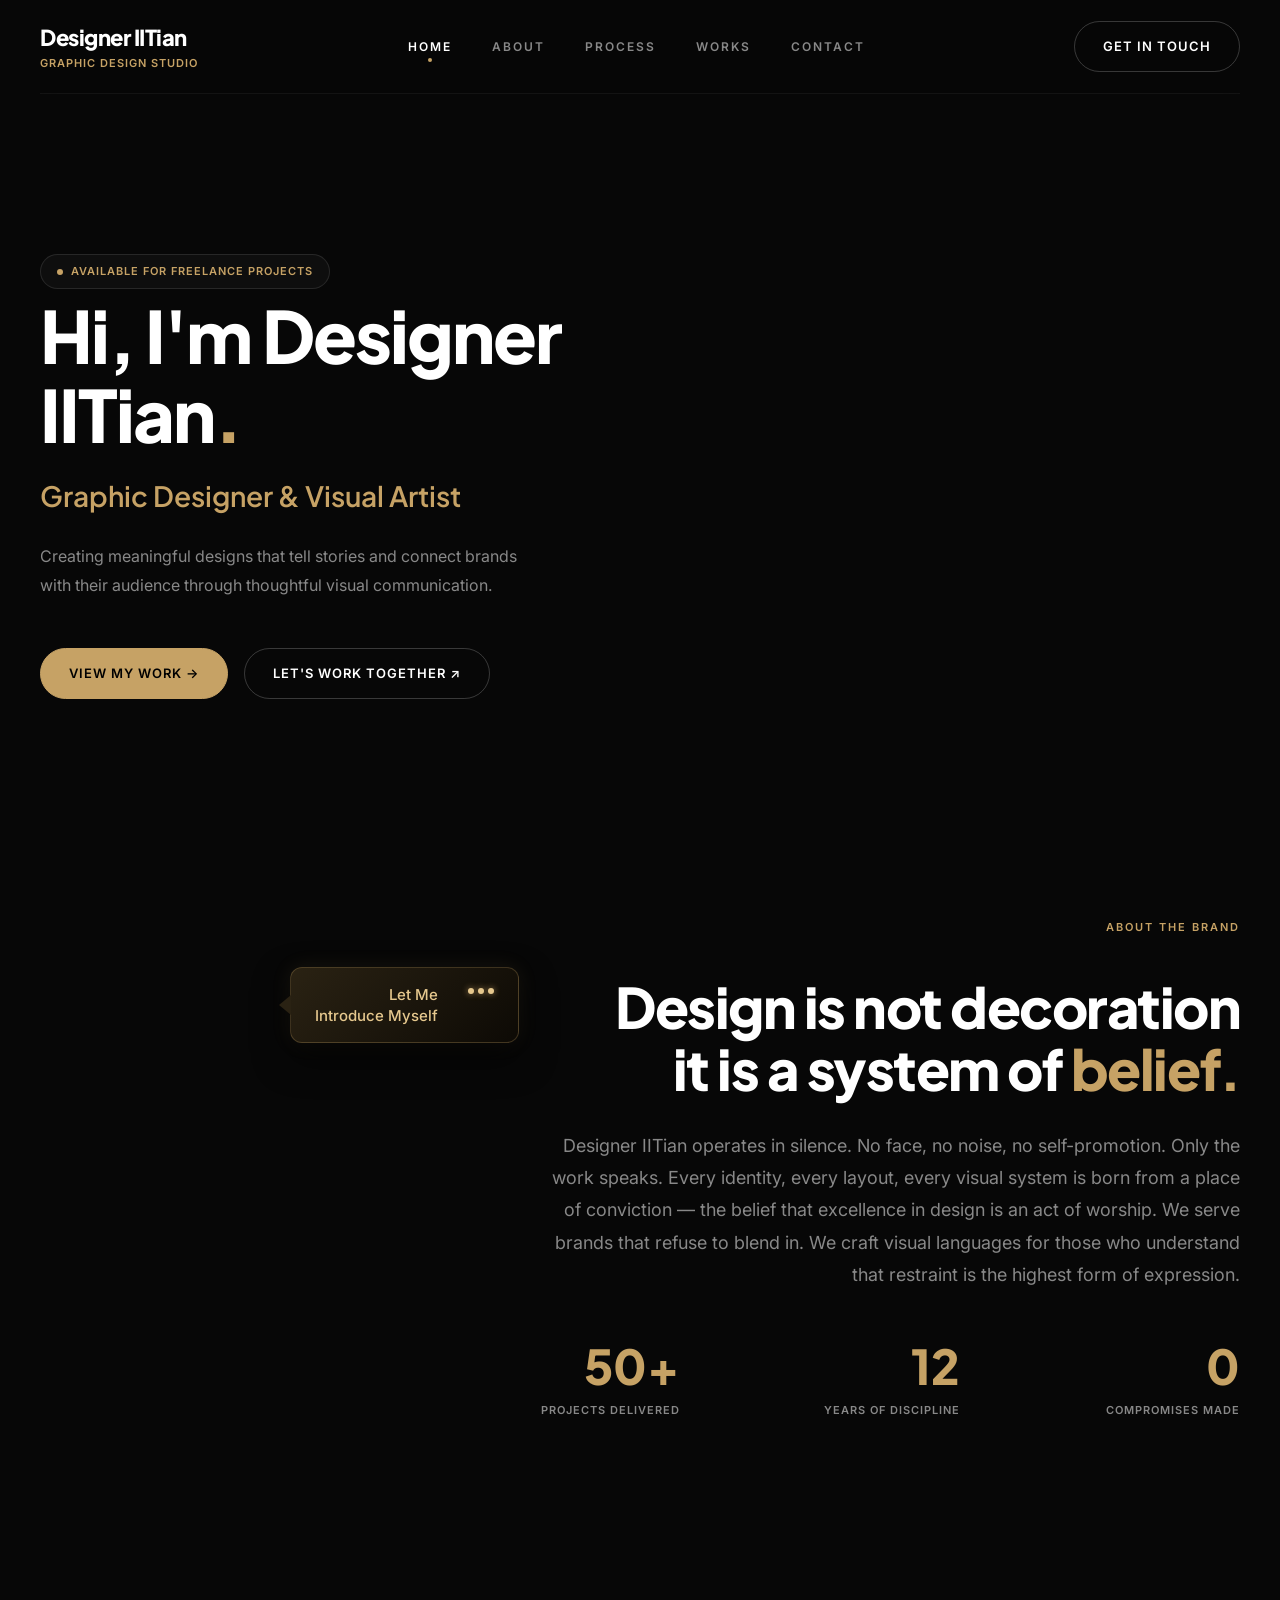
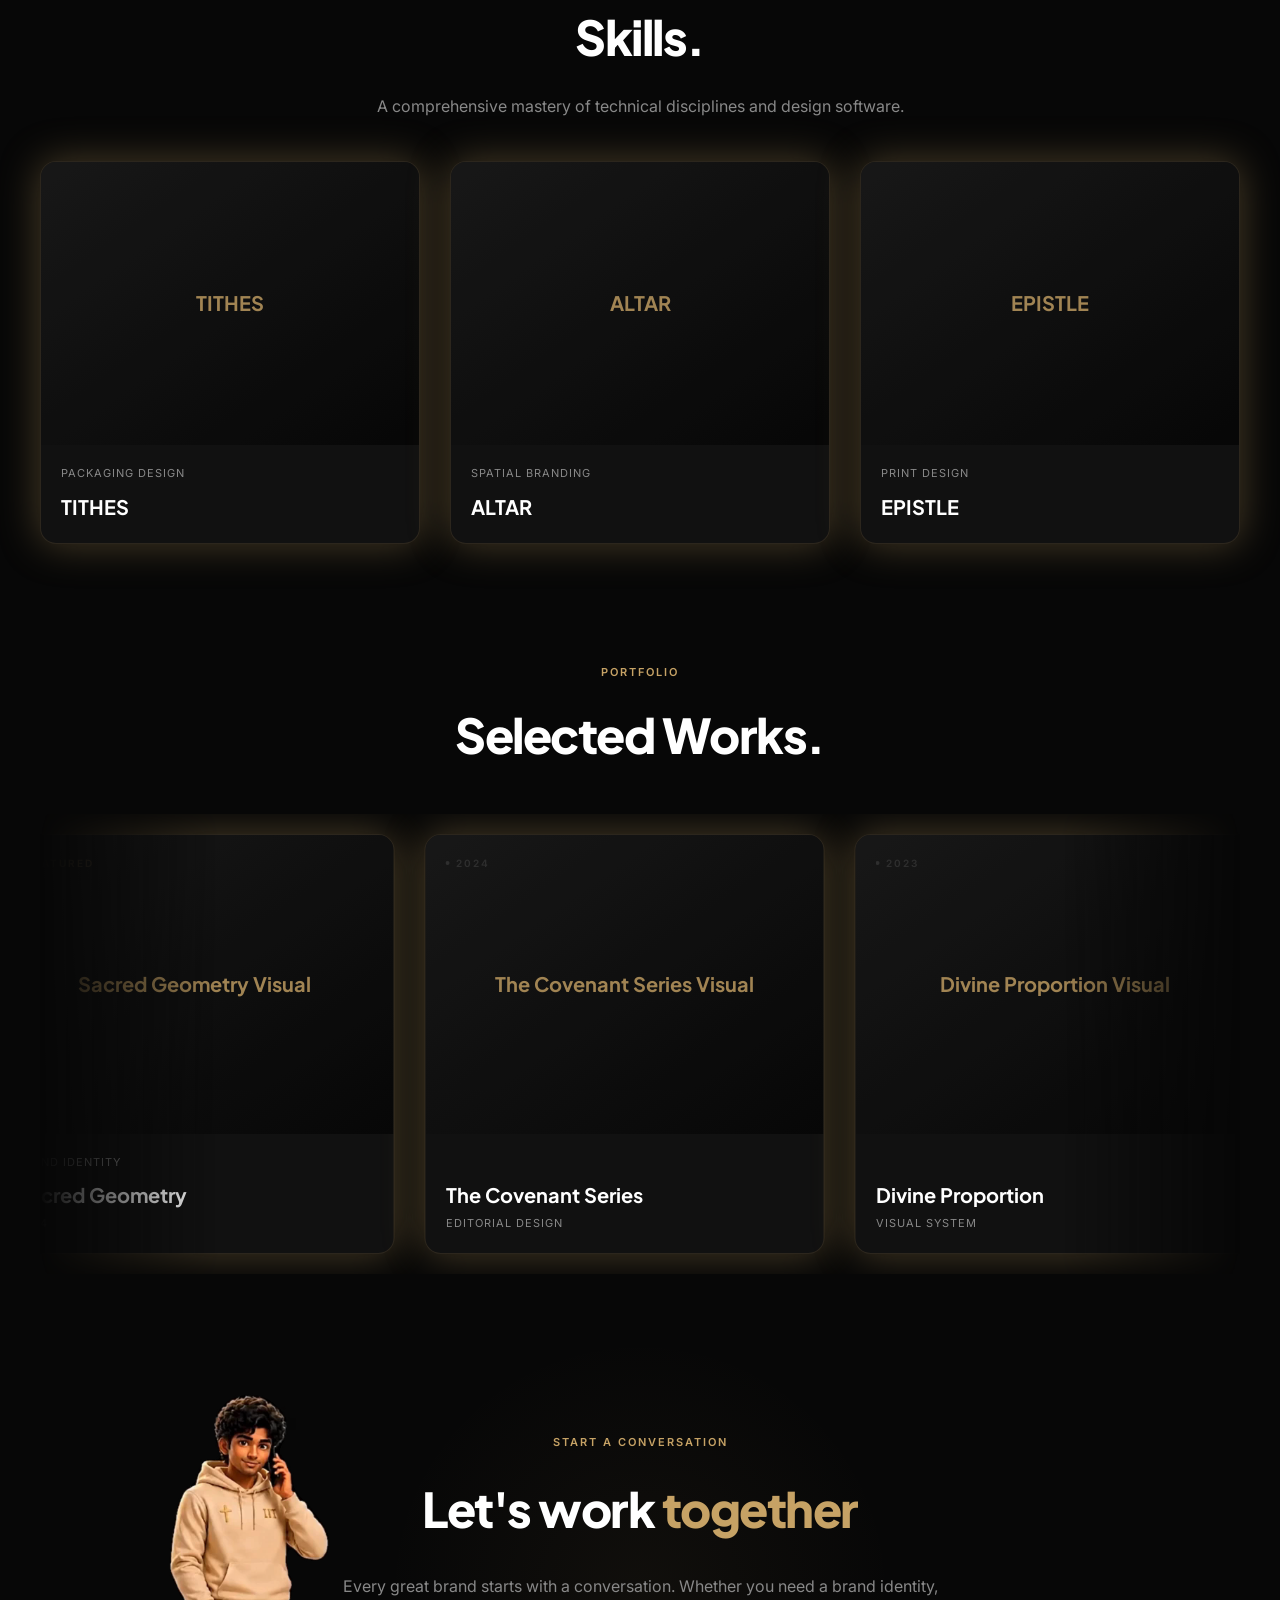
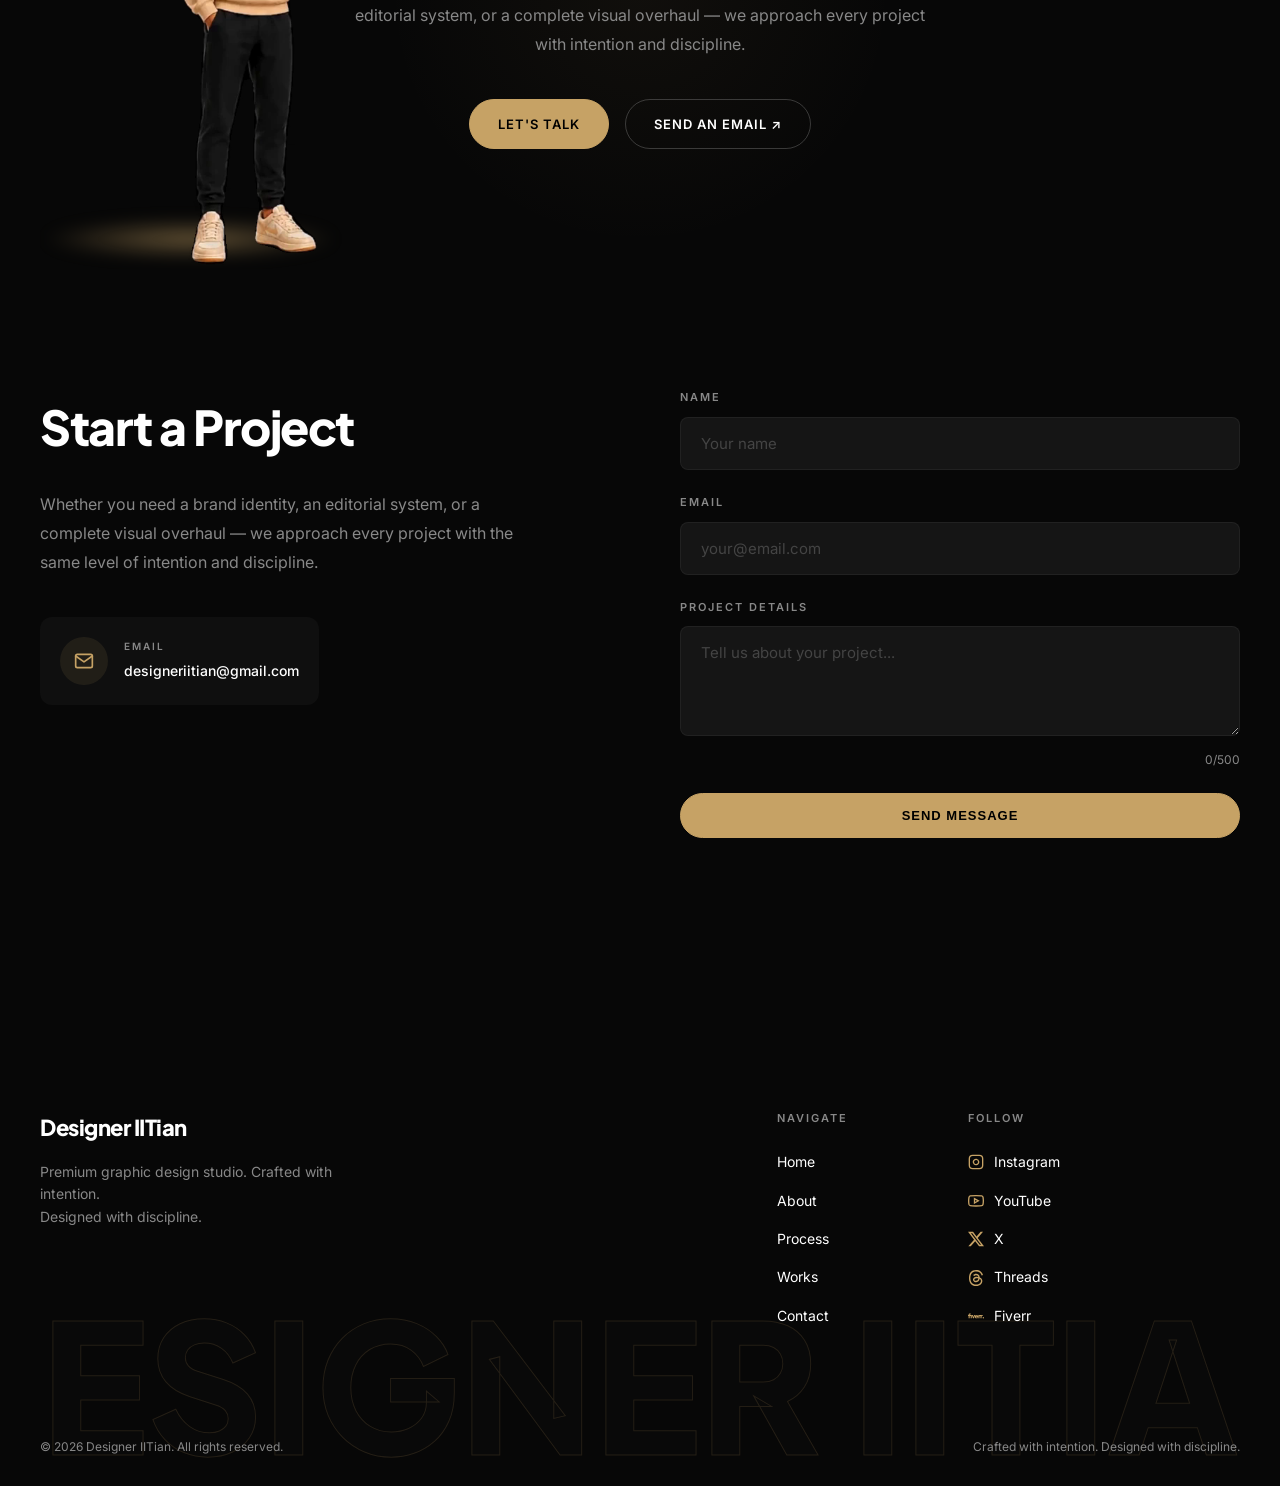
==== commit e5108df0: "Fix mobile responsiveness by setting viewport width to 1400px" ====
--- a/index.html
+++ b/index.html
@@ -3,7 +3,7 @@
 
 <head>
     <meta charset="UTF-8">
-    <meta name="viewport" content="width=device-width, initial-scale=1.0">
+    <meta name="viewport" content="width=1400">
     <title>Designer IITian | Graphic Design Studio</title>
     <link rel="stylesheet" href="style.css">
 </head>
